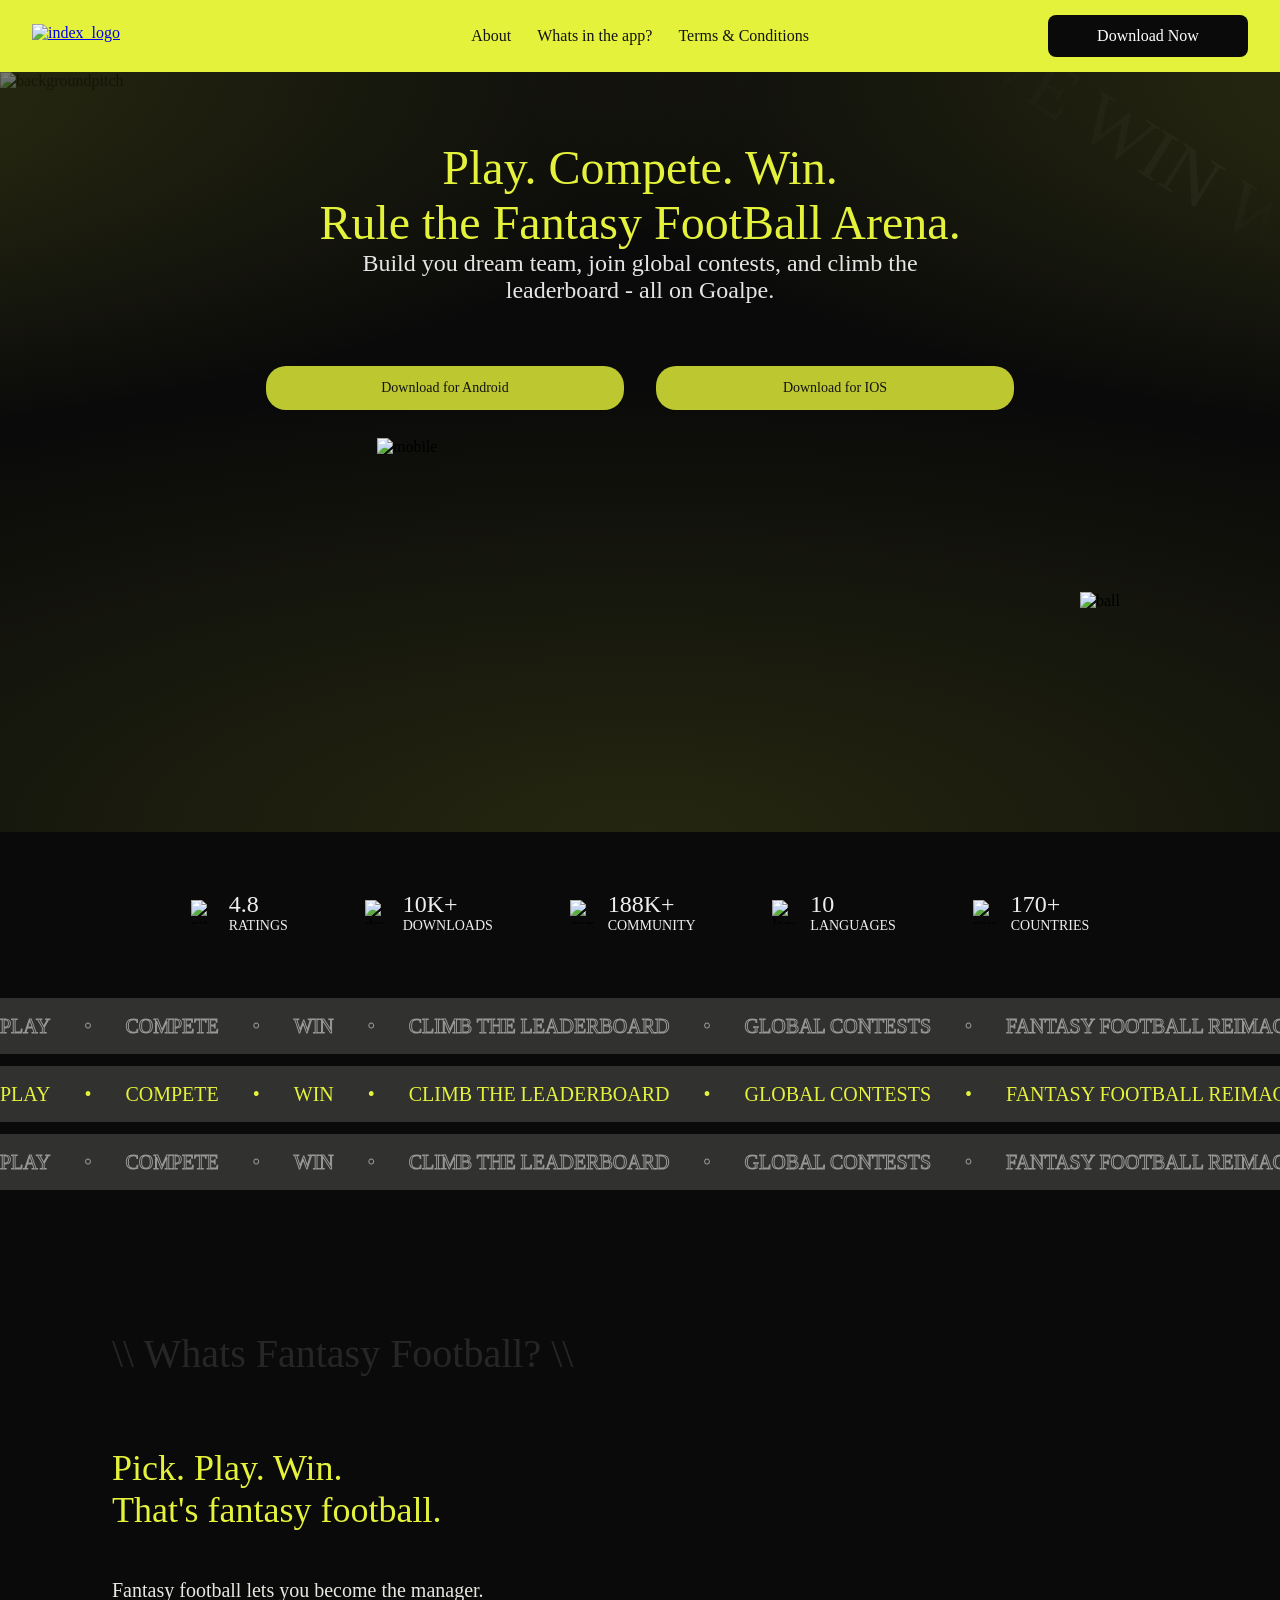
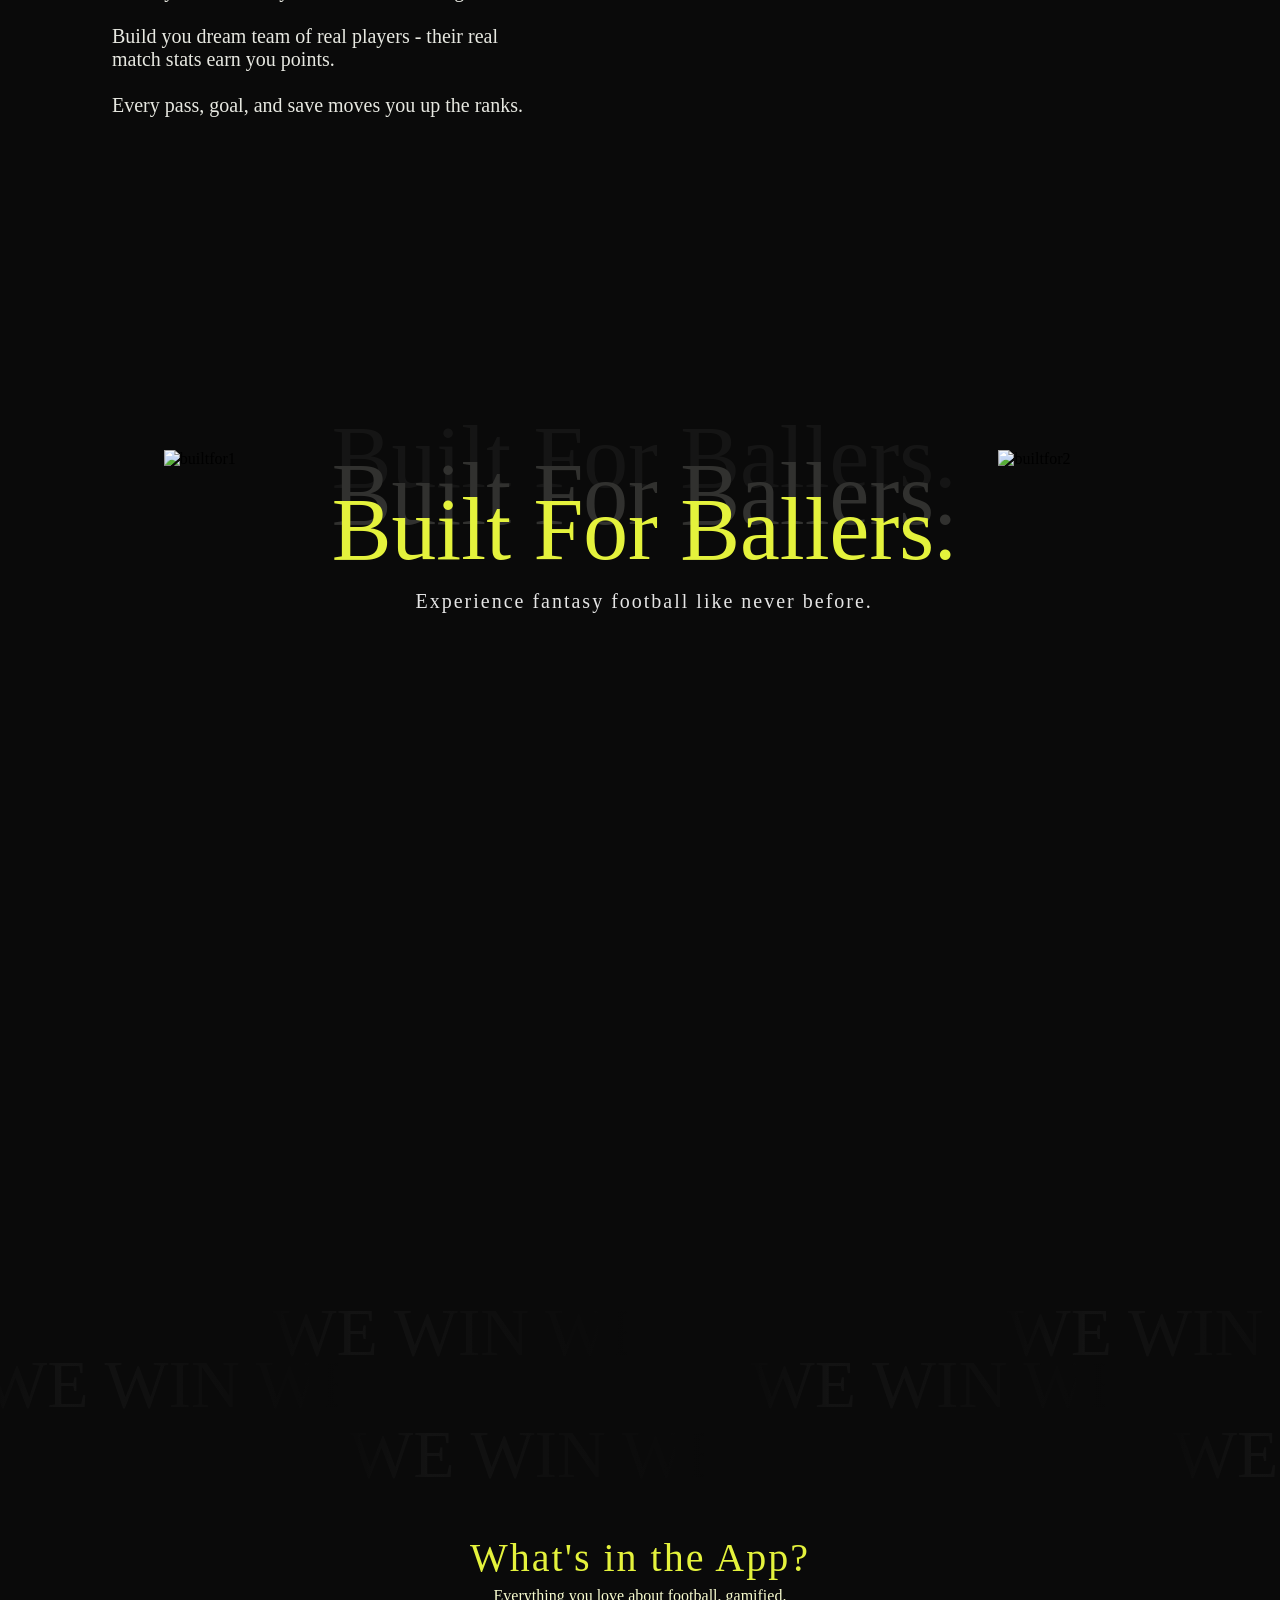
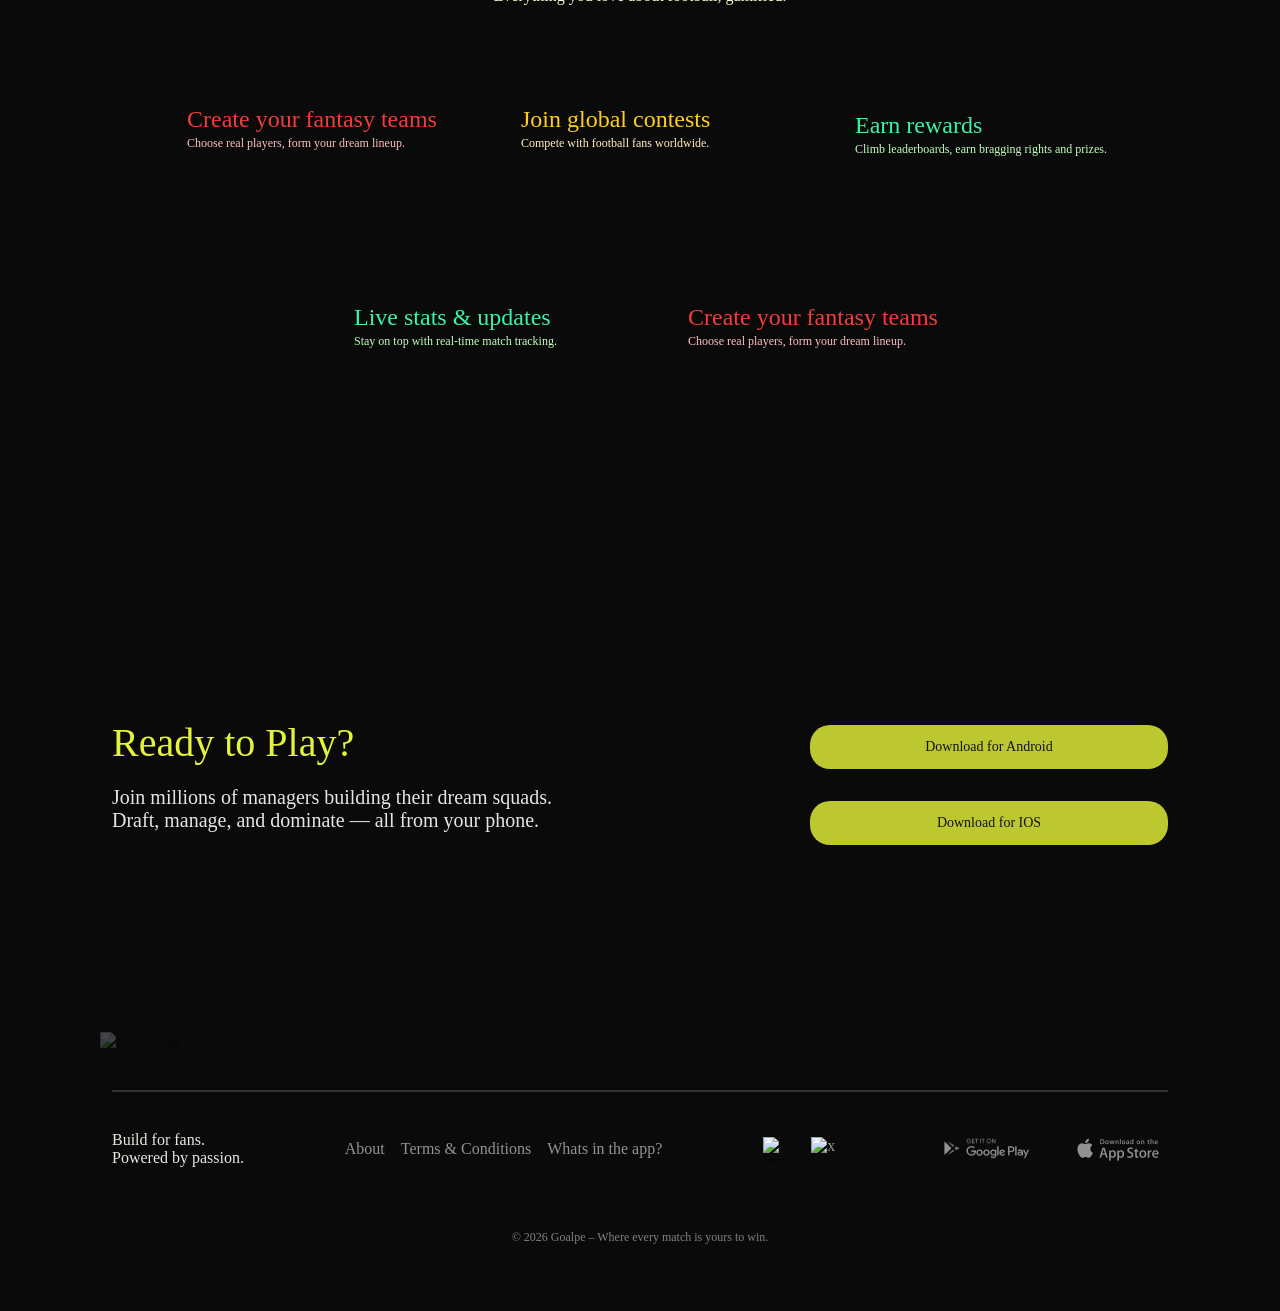
==== index.html @ c71fa38b "added and updated issues" ====
<!DOCTYPE html>
<html lang="en">

<head>
    <meta charset="UTF-8">
    <meta name="viewport" content="width=device-width, initial-scale=1.0">
    <title>Home</title>
    <link rel="stylesheet" href="styles/index.css" />
    <link rel="stylesheet" href="styles/nav_bar.css" />
    <link rel="stylesheet" href="styles/footer.css" />
</head>

<body>
    <!-- Navigation Bar -->
    <nav>
        <a href="index.html"><img alt="index_logo" /></a>
        <ul>
            <li>About</li>
            <li>Whats in the app?</li>
            <li><a href="legal.html">Terms & Conditions</a></li>
            <!-- <li>Blog</li> -->
        </ul>
        <button type="button">Download Now</button>
        <div onclick="handleOpenSideBar()" class="nav-menu">
            <div class="nav-menu-item1"></div>
            <div class="nav-menu-item2"></div>
            <div class="nav-menu-item3"></div>
        </div>
        <div id="navigation-side-bar" class="nav-side-bar">
            <ul>
                <li>About</li>
                <li>Whats in the app?</li>
                <li><a href="legal.html">Terms & Conditions</a></li>
                <!-- <li>Blog</li> -->
            </ul>
        </div>
        <script src="/js/nav_bar.js"></script>
    </nav>
    <div class="first-block">

        <div id="first-block-content" class="first-block-layer2">
            <p class="first-block-label">
                Play. Compete. Win.<br />Rule the Fantasy FootBall Arena.
            </p>

            <p class="first-block-base">Build you dream team, join global contests, and climb the<br>leaderboard - all
                on Goalpe.</p>
        </div>
        <div class="first-block-layer3"></div>
        <img alt="backgroundpitch" class="first-block-layer5" src="/assets/images/home_background_layer5.png" />
        <div id="first-block-download-btns" class="first-block-btns">
            <button type="button">Download for Android</button>
            <button type="button">Download for IOS</button>
        </div>
        <img alt="pitch" class="first-block-layer6" src="/assets/images/football_field.png" />
        <label class="first-block-layer7">WE WIN WE WIN WE WIN</label>
        <img class="first-block-layer8" alt="ball" src="/assets/images/home_background_layer_soccer.png" />
        <img class="first-block-layer9" alt="mobile" src="/assets/images/home_mobile.png" />

        <div class="app-contents">
            <div class="app-contents-coloum1">
                <div class="app-contents-items">
                    <img src="/assets/images/rating_icon.png" alt="rat">
                    <div>
                        <label for="rating">4.8</label>
                        <span>RATINGS</span>
                    </div>
                </div>
                <div class="app-contents-items">
                    <img src="/assets/images/community_icon.png" alt="comm">
                    <div>
                        <label for="community">10K+</label>
                        <span>COMMUNITY</span>
                    </div>
                </div>
            </div>
            <div class="app-contents-coloum2">
                <div class="app-contents-items">
                    <img src="/assets/images/download_icon.png" alt="down">
                    <div>
                        <label for="downloads">500K+</label>
                        <span>DOWNLOADS</span>
                    </div>
                </div>
                <div class="app-contents-items">
                    <img src="/assets/images/language_icon.png" alt="lang">
                    <div>
                        <label for="languages">10</label>
                        <span>LANGUAGES</span>
                    </div>
                </div>
            </div>
        </div>
    </div>

    <div class="app-contents1">
        <div class="app-contents-items">
            <img src="/assets/images/rating_icon.png" alt="rat">
            <div>
                <label for="rating">4.8</label>
                <span>RATINGS</span>
            </div>
        </div>
        <div class="app-contents-items">
            <img src="/assets/images/download_icon.png" alt="down">
            <div>
                <label for="downloads">10K+</label>
                <span>DOWNLOADS</span>
            </div>
        </div>
        <div class="app-contents-items">
            <img src="/assets/images/community_icon.png" alt="comm">
            <div>
                <label for="community">188K+</label>
                <span>COMMUNITY</span>
            </div>
        </div>
        
        <div class="app-contents-items">
            <img src="/assets/images/language_icon.png" alt="lang">
            <div>
                <label for="languages">10</label>
                <span>LANGUAGES</span>
            </div>
        </div>
        <div class="app-contents-items">
            <img src="/assets/images/countries_icon.png" alt="countries">
            <div>
                <label for="countries">170+</label>
                <span>COUNTRIES</span>
            </div>
        </div>
    </div>
    </div>
    <div class="scroll-block1-background">
        <div class="scroll-block1">
            <div class="scroll-content1">
                <div class="scroll-items">
                    <span>PLAY</span>
                </div>
                <div class="scroll-items">
                    <span>•</span>
                </div>
                <div class="scroll-items">
                    <span>COMPETE</span>
                </div>
                <div class="scroll-items">
                    <span>•</span>
                </div>
                <div class="scroll-items">
                    <span>WIN</span>
                </div>
                <div class="scroll-items">
                    <span>•</span>
                </div>
                <div class="scroll-items">
                    <span>CLIMB THE LEADERBOARD</span>
                </div>
                <div class="scroll-items">
                    <span>•</span>
                </div>
                <div class="scroll-items">
                    <span>GLOBAL CONTESTS</span>
                </div>
                <div class="scroll-items">
                    <span>•</span>
                </div>
                <div class="scroll-items">
                    <span>FANTASY FOOTBALL REIMAGINED</span>
                </div>
                <div class="scroll-items">
                    <span>•</span>
                </div>
                <div class="scroll-items">
                    <span>LIVE STATS</span>
                </div>
                <div class="scroll-items">
                    <span>•</span>
                </div>
                <div class="scroll-items">
                    <span>DRAFT YOUR DREAM TEAM</span>
                </div>
                <div class="scroll-items">
                    <span>•</span>
                </div>
                <div class="scroll-items">
                    <span>PLAY</span>
                </div>
                <div class="scroll-items">
                    <span>•</span>
                </div>
                <div class="scroll-items">
                    <span>COMPETE</span>
                </div>
                <div class="scroll-items">
                    <span>•</span>
                </div>
                <div class="scroll-items">
                    <span>WIN</span>
                </div>
                <div class="scroll-items">
                    <span>•</span>
                </div>
                <div class="scroll-items">
                    <span>CLIMB THE LEADERBOARD</span>
                </div>
                <div class="scroll-items">
                    <span>•</span>
                </div>
                <div class="scroll-items">
                    <span>GLOBAL CONTESTS</span>
                </div>
                <div class="scroll-items">
                    <span>•</span>
                </div>
                <div class="scroll-items">
                    <span>FANTASY FOOTBALL REIMAGINED</span>
                </div>
                <div class="scroll-items">
                    <span>•</span>
                </div>
                <div class="scroll-items">
                    <span>LIVE STATS</span>
                </div>
                <div class="scroll-items">
                    <span>•</span>
                </div>
                <div class="scroll-items">
                    <span>DRAFT YOUR DREAM TEAM</span>
                </div>
                <div class="scroll-items">
                    <span>•</span>
                </div>

            </div>
        </div>
    </div>
    <div class="scroll-block2">
        <div class="scroll-content2">
            <div class="scroll-items">
                <span>PLAY</span>
            </div>
            <div class="scroll-items">
                <span>•</span>
            </div>
            <div class="scroll-items">
                <span>COMPETE</span>
            </div>
            <div class="scroll-items">
                <span>•</span>
            </div>
            <div class="scroll-items">
                <span>WIN</span>
            </div>
            <div class="scroll-items">
                <span>•</span>
            </div>
            <div class="scroll-items">
                <span>CLIMB THE LEADERBOARD</span>
            </div>
            <div class="scroll-items">
                <span>•</span>
            </div>
            <div class="scroll-items">
                <span>GLOBAL CONTESTS</span>
            </div>
            <div class="scroll-items">
                <span>•</span>
            </div>
            <div class="scroll-items">
                <span>FANTASY FOOTBALL REIMAGINED</span>
            </div>
            <div class="scroll-items">
                <span>•</span>
            </div>
            <div class="scroll-items">
                <span>LIVE STATS</span>
            </div>
            <div class="scroll-items">
                <span>•</span>
            </div>
            <div class="scroll-items">
                <span>DRAFT YOUR DREAM TEAM</span>
            </div>
            <div class="scroll-items">
                <span>•</span>
            </div>
            <div class="scroll-items">
                <span>PLAY</span>
            </div>
            <div class="scroll-items">
                <span>•</span>
            </div>
            <div class="scroll-items">
                <span>COMPETE</span>
            </div>
            <div class="scroll-items">
                <span>•</span>
            </div>
            <div class="scroll-items">
                <span>WIN</span>
            </div>
            <div class="scroll-items">
                <span>•</span>
            </div>
            <div class="scroll-items">
                <span>CLIMB THE LEADERBOARD</span>
            </div>
            <div class="scroll-items">
                <span>•</span>
            </div>
            <div class="scroll-items">
                <span>GLOBAL CONTESTS</span>
            </div>
            <div class="scroll-items">
                <span>•</span>
            </div>
            <div class="scroll-items">
                <span>FANTASY FOOTBALL REIMAGINED</span>
            </div>
            <div class="scroll-items">
                <span>•</span>
            </div>
            <div class="scroll-items">
                <span>LIVE STATS</span>
            </div>
            <div class="scroll-items">
                <span>•</span>
            </div>
            <div class="scroll-items">
                <span>DRAFT YOUR DREAM TEAM</span>
            </div>
            <div class="scroll-items">
                <span>•</span>
            </div>
        </div>
    </div>
    <div class="scroll-block3">
        <div class="scroll-content1">
            <div class="scroll-items">
                <span>PLAY</span>
            </div>
            <div class="scroll-items">
                <span>•</span>
            </div>
            <div class="scroll-items">
                <span>COMPETE</span>
            </div>
            <div class="scroll-items">
                <span>•</span>
            </div>
            <div class="scroll-items">
                <span>WIN</span>
            </div>
            <div class="scroll-items">
                <span>•</span>
            </div>
            <div class="scroll-items">
                <span>CLIMB THE LEADERBOARD</span>
            </div>
            <div class="scroll-items">
                <span>•</span>
            </div>
            <div class="scroll-items">
                <span>GLOBAL CONTESTS</span>
            </div>
            <div class="scroll-items">
                <span>•</span>
            </div>
            <div class="scroll-items">
                <span>FANTASY FOOTBALL REIMAGINED</span>
            </div>
            <div class="scroll-items">
                <span>•</span>
            </div>
            <div class="scroll-items">
                <span>LIVE STATS</span>
            </div>
            <div class="scroll-items">
                <span>•</span>
            </div>
            <div class="scroll-items">
                <span>DRAFT YOUR DREAM TEAM</span>
            </div>
            <div class="scroll-items">
                <span>•</span>
            </div>
            <div class="scroll-items">
                <span>PLAY</span>
            </div>
            <div class="scroll-items">
                <span>•</span>
            </div>
            <div class="scroll-items">
                <span>COMPETE</span>
            </div>
            <div class="scroll-items">
                <span>•</span>
            </div>
            <div class="scroll-items">
                <span>WIN</span>
            </div>
            <div class="scroll-items">
                <span>•</span>
            </div>
            <div class="scroll-items">
                <span>CLIMB THE LEADERBOARD</span>
            </div>
            <div class="scroll-items">
                <span>•</span>
            </div>
            <div class="scroll-items">
                <span>GLOBAL CONTESTS</span>
            </div>
            <div class="scroll-items">
                <span>•</span>
            </div>
            <div class="scroll-items">
                <span>FANTASY FOOTBALL REIMAGINED</span>
            </div>
            <div class="scroll-items">
                <span>•</span>
            </div>
            <div class="scroll-items">
                <span>LIVE STATS</span>
            </div>
            <div class="scroll-items">
                <span>•</span>
            </div>
            <div class="scroll-items">
                <span>DRAFT YOUR DREAM TEAM</span>
            </div>
            <div class="scroll-items">
                <span>•</span>
            </div>
        </div>
    </div>

    <div class="second-block">
        <div class="second-block-div1">
            <div>
                <div>
                    <label for="head-sec">\\ Whats Fantasy Football? \\</label>
                    <span>Pick. Play. Win.<br />That's fantasy football.</span>
                </div>
                <img src="/assets/images/builtforicon1.png" alt="sbic1" />
            </div>
            <p id="second-block-p">
                Fantasy football lets you become the manager.<br /><br />
                Build you dream team of real players - their real<br />
                match stats earn you points.<br /><br />
                Every pass, goal, and save moves you up the ranks.
            </p>
        </div>
        <div class="second-block-div2">
            <label for="head-sec">\\ Whats Fantasy Football? \\</label>
            <span>Pick. Play. Win.<br />That's fantasy football.</span>
            <p>
                Fantasy football lets you become the manager.<br /><br />
                Build you dream team of real players - their real<br />
                match stats earn you points.<br /><br />
                Every pass, goal, and save moves you up the ranks.
            </p>
        </div>
        <img class="disable-sb-img" src="/assets/images/footballpitch1.png" alt="">
    </div>
    <div class="third-block">
        <div class="third-block-header">
            <img class="third-block-header-img1" src="/assets/images/builtforicon1.png" alt="builtfor1">
            <div>
                <div class="third-block-built-for-ballers">
                    <label for="third-label-1">Built For Ballers.</label>
                    <label for="third-label-2">Built For Ballers.</label>
                    <label for="third-label-3">Built For Ballers.</label>
                </div>
                <label for="header">Experience fantasy football like never before.</label>
            </div>
            <img class="third-block-header-img2" src="/assets/images/builtforicon2.png" alt="builtfor2">
        </div>

        <div class="third-block-body"></div>
        <div class="third-block-body1">
            <div>
                <img src="/assets/images/builtforballersmb1.png" alt="imgmb1">
                <label for="mb1">Boost your formation</label>
                <span>Power up your gameplay with boosts that multiply your team’s performance.</span>
            </div>
            <div>
                <img src="/assets/images/builtforballersmb2.png" alt="imgmb2">
                <label for="mb1">Match Updates</label>
                <span>Stay updated with live fixtures, match times, and venues all in one glance.</span>
            </div>
            <div>
                <img src="/assets/images/builtforbuildersmb3.png" alt="imgmb1">
                <label for="mb1">Build your Formation</label>
                <span>Build your dream lineup drag, drop, and manage players like a real coach.</span>
            </div>

        </div>
    </div>
    <div class="wewinblock">
        <div class="wewin1">
            <label class="wewin1label1" for="wewin1">WE WIN WE WIN WE WIN</label>
            <label class="wewin1label2" for="wewin1">WE WIN WE WIN WE WIN</label>
        </div>
        <div class="wewin2">
            <label class="wewin2label1" for="wewin1">WE WIN WE WIN WE WIN</label>
            <label class="wewin2label2" for="wewin1">WE WIN WE WIN WE WIN</label>
        </div>
        <div class="wewin3">
            <label class="wewin3label1" for="wewin1">WE WIN WE WIN WE WIN</label>
            <label class="wewin3label2" for="wewin1">WE WIN WE WIN WE WIN</label>
        </div>
    </div>

    <div class="fourth-block">

        <div class="fourth-block-header">
            <label for="head-fourth">What's in the App?</label>
            <span>Everything you love about football, gamified.</span>
        </div>

        <div class="fourth-block-body"">
            <div>
                <label for=" head-card">Create your fantasy teams</label>
            <span>Choose real players, form your dream lineup.</span>
        </div>
        <div>
            <label for="head-card">Join global contests</label>
            <span>Compete with football fans worldwide.</span>
        </div>
        <div>
            <label for="head-card">Earn rewards</label>
            <span>Climb leaderboards, earn bragging rights and prizes.</span>
        </div>
        <div>
            <label for="head-card"> Live stats & updates</label>
            <span>Stay on top with real-time match tracking.</span>
        </div>
        <div>
            <label for="head-card"> Create your fantasy teams</label>
            <span>Choose real players, form your dream lineup.</span>
        </div>
    </div>

    </div>

    <footer>
        <div class="footer-header">
            <div class="footer-header-content">
                <label for="footerhead">Ready to Play?</label>
                <p>
                    Join millions of managers building their dream squads.<br />Draft, manage, and dominate — all from
                    your
                    phone.
                </p>
            </div>
            <div class="footer-btns">
                <button type="button">Download for Android</button>
                <button type="button">Download for IOS</button>
            </div>
        </div>
        <img src="/assets/images/goal_pe_logo2.png" alt="footerimg">

        <div class="footer-bottom1">
            <ul>
                <li>About</li>
                <li><a href="/legal.html">Terms & Conditions</a></li>
                <li>Whats in the app?</li>
            </ul>
            <div class="stores">
                <img src="/assets/images/google_play.png" alt="google-play">
                <img src="/assets/images/apple_store.png" alt="apple_store">
            </div>
            <div class="app-icons1">
                <label for="forfooter">
                    Build for fans.<br />Powered by passion.
                </label>
                <div>
                    <img src="/assets/images/insta_icon.png" alt="insta" />
                    <a href="https://x.com/GoalPe_x" target="_blank"><img src="/assets/images/x_icon.png" alt="x" /></a>
                </div>
            </div>

        </div>


        <div class="footer-bottom">
            <label for="forfooter">
                Build for fans.<br />Powered by passion.
            </label>
            <ul>
                <li>About</li>
                <li><a href="/legal.html">Terms & Conditions</a></li>
                <li>Whats in the app?</li>
            </ul>

            <div class="app-icons">
                <img src="/assets/images/insta_icon.png" alt="insta" />
                <a href="https://x.com/GoalPe_x" target="_blank"><img src="/assets/images/x_icon.png" alt="x" /></a>
            </div>

            <div class="stores">
                <img src="/assets/images/google_play.png" alt="google-play">
                <img src="/assets/images/apple_store.png" alt="apple_store">
            </div>
        </div>

        <label class="footer-label" for="footer-bottom-label">© <span id="footer-year"></span> Goalpe – Where every match is yours to win.</label>
        <script>document.getElementById('footer-year').textContent = new Date().getFullYear();</script>

    </footer>



    <script src="/js/index.js"></script>
</body>

</html>
---- styles/index.css ----
@font-face {
    font-family: "arupala_bold_ita";
    src: url("/assets/fonts/arupala_grotesk_trail/arupala_grotesk_trial_bold_italic.ttf");
}

@font-face {
    font-family: "arupala_bold";
    src: url("/assets/fonts/arupala_grotesk_trail/ArupalaGroteskTrial-Bold.ttf");
}

@font-face {
    font-family: "arupala_medium_ita";
    src: url("/assets/fonts/arupala_grotesk_trail/ArupalaGroteskTrial-MedIta.ttf");
}

@font-face {
    font-family: "arupala_light";
    src: url("/assets/fonts/arupala_grotesk_trail/ArupalaGroteskTrial-Light.ttf");
}

@font-face {
    font-family: "arupala_super_bold_ita";
    src: url("/assets/fonts/arupala_grotesk_trail/ArupalaGroteskTrial-SuperBdIt.ttf");
}

@font-face {
    font-family: "arupala_ultra";
    src: url("/assets/fonts/arupala_grotesk_trail/ArupalaGroteskTrial-Ultra.ttf");
}

@font-face {
    font-family: "tthoves_reg";
    src: url("/assets/fonts/tt_hoves/tt_hoves_pro_trial_regular.ttf");
}

@font-face {
    font-family: "roboto_reg";
    src: url("/assets/fonts/roboto/Roboto_Regular.ttf");
}

body {
    width: 100%;
    padding: 0;
    margin: 0;
    background-color: #0A0A0A;
    display: flex;
    flex-direction: column;
}


.first-block {
    width: 100%;
    height: 760px;
    z-index: 0;
    display: grid;
    grid-template-areas: "stack";
    background-image: url("/assets/images/home_background_layer1.png");
    background-position: center;
    background-repeat: no-repeat;
    background-size: cover;
    overflow: hidden;
}

.first-block>* {
    grid-area: stack;
}


.first-block-layer2 {
    width: 100%;
    align-self: start;
    justify-self: center;
    margin-top: 68px;
    z-index: 1;
}

.first-block-label {
    font-family: "arupala_bold_ita";
    font-size: 48px;
    color: #E4F23C;
    text-align: center;
    margin: 0;
    margin-bottom: 0;
    display: block;
}

.first-block-base {
    font-family: "arupala_medium_ita";
    font-size: 24px;
    color: #E5E5E5;
    text-align: center;
    margin: 0;
    display: block;
}

.first-block-layer3 {
    font-size: 44px;
    color: white;
    align-self: flex-start;
    justify-self: center;
    height: 760px;
    width: 100%;
    background:
        radial-gradient(ellipse 100dvw 50dvh at 50% 100%,
            rgba(228, 242, 60, 0.12) 0%,
            rgba(0, 0, 0, 0) 100%),
        linear-gradient(to bottom,
            rgba(10, 10, 10, 0) 51%,
            rgba(10, 10, 10, 1) 79%),
        radial-gradient(ellipse 100% 50% at -40% 0%,
            rgba(228, 242, 60, 0.20) 0%,
            #00000000 100%),
        radial-gradient(ellipse 100% 50% at 140% 0%,
            rgba(228, 242, 60, 0.20) 0%,
            #00000000 100%);
}

.first-block-layer5 {
    display: block;
    width: clamp(390px, 100dvw, 100dvw);
    height:  760px;
    align-self: center;
    justify-self: center;
    opacity: 0.4;
}

.first-block-btns {
    display: flex;
    flex-wrap: wrap;
    width: 100%;
    justify-content: center;
    justify-items: center;
    row-gap: 16px;
    column-gap: 32px;
    height: min-content;
    margin-top: 294px;
    z-index: 9;
}

.first-block-btns>button {
    display: flex;
    align-items: center;
    justify-content: center;
    height: 44px;
    width: 358px;
    border-radius: 20px;
    outline: none;
    border: none;
    background-color: #BDC830;
    color: #131312;
    font-family: "arupala_bold";
    font-size: 14px;
    cursor: pointer;
}

.first-block-layer6 {
    display: block;
    margin-top: 60px;
    width: clamp(200px, 40dvw, 420px);
    transform: translateX(calc(-1 * clamp(240px, 30dvw, 420px) / 2));
}

.first-block-layer7 {
    background: linear-gradient(to left,
            #FFFFFF00 0%,
            #FFFFFF00 25%,
            rgba(255, 255, 255, 0.04) 35%,
            #FFFFFF00 70%,
            #FFFFFF00 100%);
    -webkit-background-clip: text;
    background-clip: text;
    -webkit-text-fill-color: transparent;
    color: transparent;
    font-family: "arupala_super_bold_ita";
    font-size: clamp(42px, 10vw, 75px);
    align-self: flex-start;
    justify-self: flex-end;
    overflow: hidden;
    white-space: nowrap;
    transform: translateX(258px) rotate(32deg);
}

.first-block-layer8 {
    display: block;
    width: clamp(100px, 20dvw, 200px);
    align-self: flex-start;
    justify-self: flex-end;
    margin-top: 520px;
}

.first-block-layer9 {
    display: block;
    width: 100%;
    max-width: 526px;
    align-self: flex-start;
    justify-self: center;
    margin-top: 366px;
    z-index: 10;
}

.app-contents {
    display: none;
    height: 84px;
    align-items: center;
    justify-content: center;
    column-gap: 56px;
    row-gap: 16px;
    margin-top: 586px;
}

.app-contents-coloum1 {
    display: flex;
    flex-direction: column;
    width: 112px;
    row-gap: 16px;
}

.app-contents-coloum2 {
    display: flex;
    flex-direction: column;
    width: 104px;
    row-gap: 16px;
}



.app-contents1 {
    display: flex;
    height: 84px;
    align-items: center;
    justify-content: center;
    margin-top: 38px;
    column-gap: 6dvw;
}

.app-contents-items {
    display: flex;
    align-items: center;
    justify-content: center;
    gap: 14px;
}

.app-contents-items>img {
    width: 24px;
    height: 24px;
}

.app-contents-items>div {
    display: flex;
    flex-direction: column;
    align-items: flex-start;
    justify-content: center;
}

.app-contents-items>div>label {
    font-family: "arupala_bold";
    font-size: 24px;
    color: #EEEEEE;
}

.app-contents-items>div>span {
    font-family: "arupala_light";
    font-size: 14px;
    color: #EEEEEE;
}

.scroll-block1-background {
    height: min-content;
    width: 100%;
    margin-top: 44px;
}


.scroll-block2 {
    margin-top: 12px;
}

.scroll-block3 {
    margin-top: 12px;
}

.scroll-block1,
.scroll-block2,
.scroll-block3 {
    height: 56px;
    text-transform: uppercase;
    width: 100%;
    overflow: hidden;
    white-space: nowrap;
    display: flex;
    align-items: center;
    background-color: #31312F;
}

.scroll-content1 {
    display: flex;
    width: fit-content;
    gap: 34px;
    animation: scroll-left 30s linear infinite;

    & .scroll-items {
        display: flex;
        align-items: center;
        gap: 8px;
        font-family: "arupala_bold_ita";
        font-size: 20px;
        color: transparent;
        -webkit-text-stroke: 1px rgba(255, 255, 255, 0.5);
    }
}

.scroll-content2 {
    display: flex;
    width: fit-content;
    gap: 34px;
    animation: scroll-right 30s linear infinite;

    & .scroll-items {


        color: #E4F23C;
    }
}

.scroll-items {
    font-family: "arupala_bold_ita";
    font-size: 20px;
    display: flex;
    align-items: center;
}


@keyframes scroll-left {
    0% {
        transform: translateX(0);
    }

    100% {
        transform: translateX(-50%);
    }
}

@keyframes scroll-right {
    100% {
        transform: translateX(0);
    }

    0% {
        transform: translateX(-50%);
    }
}


.second-block {
    display: flex;
    align-items: flex-start;
    justify-content: space-between;
    margin-top: 140px;
    background-image: url("/assets/images/field.png");
    background-position: center;
    background-repeat: no-repeat;
    background-size: cover;
    width: 100%;
    aspect-ratio: 16/9;
    overflow-x: clip;
}

.disable-sb-img {
    width: 32%;
}

.second-block-div1 {
    display: none;
    flex-direction: column;
    align-self: flex-start;
    margin: 0 12px;
    height: 367px;
    background: linear-gradient(to top,
            #00000000 0%,
            #0A0A0A 41%);

    & div {
        display: flex;
        align-items: flex-start;
        justify-content: space-between;

        & img {
            width: 50px;
            height: 48.53px;
            margin: 0;
        }

        & div {
            display: flex;
            flex-direction: column;
            align-items: flex-start;
            justify-content: flex-start;

            & label {
                font-family: "arupala_ultra";
                font-size: 16px;
                color: #262626;
            }

            & span {
                font-family: "arupala_bold_ita";
                font-size: 20px;
                color: #E4F23C;
                margin-top: 8px;
                letter-spacing: 2px;
            }
        }
    }

    & p {
        margin-top: 16px;
        font-family: "arupala_medium_ita";
        font-size: 12px;
        color: #E7E8E1
    }
}


.second-block-div2 {
    display: flex;
    flex-direction: column;
    align-self: flex-start;
    margin-left: 112px;

    & label {
        font-family: "arupala_ultra";
        font-size: clamp(40px, 2.8vw, 100px);
        color: #262626;
    }

    & span {
        font-family: "arupala_bold_ita";
        font-size: clamp(36px, 2.6vw, 96px);
        color: #E4F23C;
        margin-top: 70px;
    }

    & p {
        margin-top: 48px;
        font-family: "arupala_medium_ita";
        font-size: clamp(20px, 1.4vw, 50px);
        color: #E7E8E1
    }
}

.third-block {
    display: flex;
    flex-direction: column;
    align-items: center;
    justify-content: flex-start;

    & .third-block-header {
        display: flex;
        align-items: flex-start;
        justify-content: center;
        width: 100%;
        gap: 42px;
        box-sizing: border-box;
        padding: 0 32px;
        position: relative;

        &>div {
            display: flex;
            flex-direction: column;
            align-items: center;
            justify-content: flex-start;

            &>label {
                display: block;
                font-family: "arupala_bold_ita";
                font-size: clamp(14px, 2dvw, 20px);
                /* font-size: 14px; */
                color: #E5E5E5;
                margin-top: -78px;
                text-align: center;
                letter-spacing: 2px;
            }
        }

        & .third-block-header-img1 {
            width: 126px;
            height: 122px;
            margin: 0;
            /* margin-left: 92px; */
        }

        & .third-block-header-img2 {
            width: 117.7px;
            height: 120.31px;
            margin: 0;
            /* margin-right: 120px; */
        }
    }

    & .third-block-body {
        width: 98%;
        height: clamp(200px,52dvw, 630px);
        display: flex;
        background:
            url("/assets/images/builtforballersmain.png") center top / clamp(200px, 100%, 1209px) no-repeat,
            url("/assets/images/builtforballersimg.png") center / cover no-repeat;
        box-sizing: border-box;
        margin-top: 51px;
    }

    & .third-block-body1 {
        display: none;
        flex-direction: column;
        align-items: center;
        justify-content: flex-start;
        gap: 32px;
        color: #E7E8E1;
        margin-top: 30px;

        &>div {
            display: flex;
            flex-direction: column;
            margin: 0 16px;

            & img {
                width: 100%;
                align-self: center;
            }

            & label {
                display: block;
                font-family: "arupala_bold_ita";
                font-size: 16px;
                margin-top: 16px;
            }

            & span {
                font-family: "tthoves_reg";
                font-size: 12px;
                margin-top: 8px;
            }
        }
    }
}

.third-block-built-for-ballers {
    height: 218px;
    display: flex;
    flex-direction: column;
    align-items: center;
    justify-content: center;

    & label {
        font-family: "arupala_bold";
        font-size: clamp(32px, 7dvw, 95px);
        color: #E4F23C;
    }

    & label:nth-child(1) {
        color: #31312F;
        opacity: 0.3;
    }

    & label:nth-child(2) {
        transform: translateY(-64%);
        color: #31312F;
    }

    & label:nth-child(3) {
        transform: translateY(-130%);
    }

}

.third-block-invisible-1 {
    display: none;
}

.wewinblock {
    display: flex;
    flex-direction: column;
    align-items: center;
    justify-content: flex-start;
    font-family: "arupala_super_bold_ita";
    font-size: min(5.3dvw,75px);
    height: clamp(80px,20dvw,240px);
    overflow: hidden;

}

.wewin1,
.wewin2,
.wewin3 {
    display: flex;
    width: 100%;
    position: relative;
}

.wewin1label1{
    display: block;
}

.wewin1label2{
    position: absolute;
    right: -20%;
    z-index: 0;
}

.wewin2{
    margin-top: -2%;
}

.wewin2label1{
    position: absolute;
    z-index: 0;
    left: -22.6%;
}

.wewin2label2{
    position: absolute;
    right: 0;
}

.wewin3{
    margin-top: 5.4%;
}

.wewin3label1{
    position: absolute;
    left: 6%;
}

.wewin3label2{
    position: absolute;
    z-index: 0;
    right: -33%;
}


.wewin1label1,
.wewin1label2,
.wewin2label1,
.wewin2label2,
.wewin3label1,
.wewin3label2 {
    background: linear-gradient(to right,
            #FFFFFF00 32%,
            rgba(255, 255, 255, 0.04) 44%,
            #FFFFFF00 80%
            
            );
    -webkit-background-clip: text;
    background-clip: text;
    -webkit-text-fill-color: transparent;
    color: transparent;
}


.fourth-block {
    display: flex;
    flex-direction: column;
    align-items: center;
    justify-content: flex-start;
    height: min(58dvw, 684px);
    background: url("/assets/images/pitch.png") center top / clamp(400px, 100dvw, 1188px) no-repeat;
    box-sizing: border-box;

    & .fourth-block-header {
        display: flex;
        flex-direction: column;
        align-items: center;
        justify-content: flex-start;
        font-family: "arupala_bold_ita";

        & label {
            font-size: 40px;
            color: #E4F23C;
            background-color: #0A0A0A;
            letter-spacing: 2px;
            padding: 0 22px;
        }

        & span {
            font-size: 16px;
            color: #F8FCCF;
            margin-top: 6px;
        }

    }

    & .fourth-block-body {
        display: flex;
        flex-wrap: wrap;
        align-self: center;
        justify-content: center;
        column-gap: 64px;
        row-gap: 48px;
        margin-top: clamp(0px, 6dvw, 90px);
        width: clamp(320px, 100%, 940px);
        

        & div {
            width: 270px;
            height: 150px;
            background-position: center top;
            background-size: cover;
            background-repeat: no-repeat;
            border-radius: 10px;

            & label{
                display: block;
                font-family: "arupala_bold_ita";
                font-size: 24px;
                margin-top: 24px;
                margin-left: 16px;
            }

            & span{
                font-family: "roboto_reg";
                font-size: 12px;
                margin-top: 8px;
                margin-left: 16px;
            }
        }

        & div:nth-child(1), div:nth-child(5){
            background-image: url("/assets/images/fourth_block_card_1.png");
            & label{
                color: #F23C3C;
            }
            & span{
                color: #FFC0C0
            }
        }

        & div:nth-child(2){
            background-image: url("/assets/images/fourth_block_card_2.png");
            & label{
                color: #FFCE23;
            }
            & span{
                color: #FFF3C0;
            }
        }

        & div:nth-child(3){
            & label{
                margin-top: 30px;
            }
        }


        & div:nth-child(3), div:nth-child(4){
               background-image: url("/assets/images/fourth_block_card_3.png");
            & label{
                color: #3CF2A5;
            }
            & span{
                color: #C5FFC0;
            }
        }

    }
}


@media (max-width: 1150px) {
    .second-block {
        margin-top: 100px;
    }

    .second-block-div2 {
        & label {
            font-size: 30px;
        }

        & span {
            font-size: 30px;
        }

        & p {
            font-size: 16px;
        }
    }
}

@media (max-width: 1108px) {
    .third-block-header-img1 {
        display: none;
    }

    .third-block-header-img2 {
        position: absolute;
        right: 8%;
        margin-top: -10px !important;
        width: 16dvw !important;
        height: 12dvw !important;
        transform: rotate(-24deg);
    }

}

@media (max-width: 960px) {
    .fourth-block-body{
        column-gap: 30px !important;
        row-gap: 20px !important;
    }
}

@media (max-width: 940px) {
    .app-contents1 :nth-child(5) {
        display: none;
    }
}


@media (max-width: 920px) {
    .first-block-label {
        font-size: 32px;
    }

    .first-block-btns {
        margin-top: 254px;
    }

    .second-block {
        margin-top: 80px;
    }

    .second-block-div2 {
        margin-left: 20px;

        & label {
            font-size: 20px;
        }

        & span {
            font-size: 20px;
            margin-top: 40px;
        }

        & p {
            font-size: 16px;
            margin-top: 20px;
        }
    }

    .fourth-block-body{
        gap: 14px !important;
        & div{
            width: 220px !important;
            height: 123px !important;
            & label{
                font-size: 16px !important;
            }
        }
    }
}



@media (max-width: 740px) {
    .second-block {
        margin-top: 60px;
    }

    .second-block-div2 {
        margin-left: 12px;

        & label {
            font-size: 16px;
        }

        & span {
            font-size: 20px;
            margin-top: 8px;
        }

        & p {
            font-size: 12px;
            margin-top: 16px;
        }
    }
}

@media (max-width: 720px) {
    .app-contents1 {
        gap: 4dvw;
    }

    .app-contents-items>img {
        height: 20px;
        width: 20px;
    }

    .app-contents-items>div>label {
        font-size: 16px;
    }

    .app-contents-items>div>span {
        font-size: 10px;
    }

    .fourth-block-body{
        gap: 14px !important;
        & div{
            width: 200px !important;
            height: 111px !important;
            & label{
                font-size: 16px !important;
            }
        }
    }
     .third-block-header-img2 {
        margin-top: 0px !important;
    }
}

@media (max-width: 680px) {
    .first-block-btns {
        margin-top: 180px;
    }

    .fourth-block{
        background:
         url("/assets/images/pitch_2.png") center 100px / auto no-repeat !important;
            height: 790px;
        }

    .fourth-block-header{
        & span{
            display: block;
            box-sizing: border-box;
            padding: 0 16px;
            text-align: center;
        }
    }

    .fourth-block-body{
        flex-wrap: nowrap;
        flex-direction: column;
        align-items: center;
        margin-top: 90px !important;
        & div{
            width: 320px !important;
            height: 96px !important;
        }
    }
     .third-block-header-img2 {
        margin-top: 10px !important;
    }
}

@media (max-width: 514px) {
    .first-block {
        height: 770px;
    }

    /* Update spacer height for mobile */
    .first-block-spacer {
        height: 740px;
    }

    .first-block-layer8 {
        display: none !important;
    }

    .first-block-layer2 {
        z-index: 11 !important;
        display: flex;
        flex-direction: column;
        justify-content: flex-end;
        margin-top: 240px !important;
        height: 178px !important;
        text-align: bottom !important;
        background-color: blue !important;
        background: linear-gradient(to bottom,
                #00000000 0%,
                #0A0A0A 41%) !important;
    }

    .first-block-btns {
        margin-top: 450px !important;
    }

    .first-block-layer5 {
        transform: translateY(-180px);
    }

    .first-block-layer7 {
        margin-top: 0 !important;
    }

    .first-block-layer9 {
        margin-top: 76px;
        width: 330px;
        align-self: flex-start !important;
    }

    .app-contents {
        display: flex;
    }

    .app-contents-items {
        justify-content: flex-start;
        column-gap: 8px;
    }

    .app-contents1 {
        display: none;
    }

    .scroll-block1-background {
        display: flex;
        align-items: flex-end;
        height: 117px !important;
        background: linear-gradient(to bottom,
                #00000000 0%,
                #0A0A0A 41%) !important;
        transform: translateY(-140px);
    }

    .scroll-block2 {
        margin-top: -128px;
    }

    .scroll-block1,
    .scroll-block2,
    .scroll-block3 {
        height: 42px;
    }

    .second-block {
        margin-top: 30px;
        flex-direction: column;
        height: 520px;
        background-image: url("/assets/images/football_pitch2.png");
        background-position: center;
        background-size: contain;
    }

    .second-block-div1 {
        display: flex;
    }

    .second-block-div2 {
        display: none;
    }

    .disable-sb-img {
        display: none;
    }
    .third-block-header > div{
        & > label{
            margin-top: -90px !important;
        }
    }

    .third-block-body {
        display: none !important;
    }

    .third-block-body1 {
        display: flex !important;
    }

    .wewinblock{
        transform: translatey(-20px);
    }

    .fourth-block{
        margin-top: -50px;
    }

    .fourth-block-header{
        & label{
            font-size: 20px !important;
        }
        & span{
            font-size: 14px !important;
            font-family: "arupala_medium_ita" !important;
        }
    }

    .third-block-header-img2 {
        margin-top: 8% !important;
    }
}
---- styles/nav_bar.css ----
@font-face {
    font-family: "arupala_semi_bold";
    src: url("/assets/fonts/arupala_grotesk_trail/arupala_grotesk_trial-semibold.ttf");
}

@font-face {
    font-family: "arupala_bold_itl";
    src: url("/assets/fonts/arupala_grotesk_trail/arupala_grotesk_trial_bold_italic.ttf");
}

nav{
    display: flex;
    align-items: center;
    justify-content: space-between;
    height: clamp(48px, 12dvw ,72px);
    background-color: #E4F23C;
    box-sizing: border-box;
    padding:0 32px;
    position: sticky;
    top: 0;
    z-index: 10;
 
    & > a {
        display: flex;
        align-items: center;
        height: 24px;
        width: 160px;
    }

    & img {
        content: url("/assets/images/goal_pe_logo.png");
        height: 24px;
        width: 160px;
    }

    & ul {
        display: flex;
        flex: 1;
        gap: 3.2%;
        align-items: center;
        justify-content: center;
        font-family: "arupala_semi_bold";
        color: #131312;
        font-size: 16px;
        list-style: none;

        & a {
            color: inherit;
            text-decoration: none;
        }
    }

    & button {
        height: 42px;
        width: 200px;
        background-color: #0A0A0A;
        color: #FFFFFF;
        border-radius: 8px;
        font-family: "arupala_bold_itl";
        font-size: 16px;
        border: none;
    }

    & .nav-menu {
        display: none;
        flex-direction: column;
        height: 20px;
        width: 20px;
        align-items: center;
        justify-content: center;
        row-gap: 6px;
        cursor: pointer;
        position: relative;
        z-index: 10001;

        & .nav-menu-item1,
        & .nav-menu-item2,
        & .nav-menu-item3 {
            height: 1.5px;
            background-color: #0A0A0A;
            border-radius: 2px;
            transition: all 0.3s ease-in-out;
        }

        & .nav-menu-item1 {
            width: 14.5px;
        }

        & .nav-menu-item2 {
            width: 12.5px;
        }

        & .nav-menu-item3 {
            width: 16.5px;
        }
    }

    & .nav-menu.active {
        & .nav-menu-item1 {
            transform: rotate(45deg) translate(5px, 5px);
            width: 20px;
            background-color: #E4F23C;
        }

        & .nav-menu-item2 {
            opacity: 0;
            transform: translateX(-20px);
        }

        & .nav-menu-item3 {
            transform: rotate(-45deg) translate(5px, -5px);
            width: 20px;
            background-color: #E4F23C;
        }
    }

    & .nav-side-bar {
            display: none;
            position: fixed;
            top: 0;
            right: 0;
            bottom: 0;
            z-index: 10000;
            background-color: #191919 ;
            height: 100%;
            width: 100%;
            max-width: 390px;
            margin: 0;
            padding: 80px 32px 32px 32px;
            box-sizing: border-box;
            flex-direction: column;
            transform: translateX(100%);
            transition: transform 0.3s ease-in-out;

        & ul {
            display: flex;
            flex-direction: column;
            font-family: "arupala_semi_bold";
            color: #E4F23C;
            font-size: 18px;
            list-style: none;
            gap: 24px;
            padding: 0;
            margin: 0;

            & li {
                padding: 16px 0;
                border-bottom: 1px solid rgba(228, 242, 60, 0.2);
                cursor: pointer;
                transition: padding-left 0.3s ease;
            }

            & li:hover {
                padding-left: 8px;
            }

            & a {
                color: inherit;
                text-decoration: none;
            }
        }

    }

}

@media (max-width: 1000px) {
    nav{
        & ul {
            display: none;
        }

        & button {
            display: none;
        }

        & .nav-menu {
            display: flex;
        }


    }
}

@media (max-width: 560px) {
    nav {
        & .nav-side-bar {
            max-width: 100%;
        }
    }
}

@media (max-width: 480px) {
    nav {
        padding: 0 16px;

        & .nav-side-bar {
            padding: 70px 24px 24px 24px;

            & ul {
                font-size: 16px;
                gap: 20px;

                & li {
                    padding: 12px 0;
                }
            }
        }
    }
}
---- styles/footer.css ----
@font-face {
    font-family: "arupala_boldita";
    src: url("/assets/fonts/arupala_grotesk_trail/arupala_grotesk_trial_bold_italic.ttf");
}

@font-face {
    font-family: "arupala_semi_bold";
    src: url("/assets/fonts/arupala_grotesk_trail/arupala_grotesk_trial-semibold.ttf");
}

@font-face {
    font-family: "hoves_reg";
    src: url("/assets/fonts/tt_hoves/tt_hoves_pro_trial_regular.ttf");
}

footer {
    display: flex;
    flex-direction: column;
    width: 100%;
    box-sizing: border-box;
    
    & > img{
        display: block;
        width: clamp(362px, 84.3%, 1215px);
        opacity: 0.25;
        margin: 0 auto;
        margin-top: 80px;
    }
}

.footer-header {
    display: flex;
    height: 334px;
    width: 100%;
    align-items: center;
    justify-content: space-between;
    background-image: url("/assets/images/footer-background.png");
    background-repeat: no-repeat;
    background-size: cover;
    box-sizing: border-box;
    padding: 0 112px;

    & .footer-header-content {
        display: flex;
        flex-direction: column;
        align-items: flex-start;
        font-family: "arupala_boldita";

        & label {
            font-size: 40px;
            color: #E4F23C;
        }

        & p {
            font-size: 20px;
            color: #E5E5E5;
        }
    }

    & .footer-btns{
        display: flex;
        flex-direction: column;
        row-gap: 32px;
        height: fit-content;
        width: fit-content;

        & button {
            display: flex;
            align-items: center;
            justify-content: center;
            height: 44px;
            width: 358px;
            border-radius: 20px;
            outline: none;
            border: none;
            background-color: #BDC830;
            color: #131312;
            font-family: "arupala_bold";
            font-size: 14px;
            cursor: pointer;
        }
    }
}

.footer-bottom{
    display: flex;
    border-top: 2px solid #31312F;
    box-sizing: border-box;
    padding-top: 32px;
    margin: 0 112px;
    margin-top: 40px;
    align-items: center;
    justify-content: space-between;

    & label{
        font-family: "arupala_boldita";
        font-size: 16px;
        color: #E7E8E1;
    }

    & ul, & a{
        display: flex;
        font-family: "arupala_semi_bold";
        font-size: 16px;
        color: #929292;
        text-decoration: none;
        gap: 16px;
        padding: 0;
        list-style: none;
        align-items: center;
    }

    & .app-icons{
        display: flex;
        column-gap: 24px;
        align-items: center;
        justify-content: center;
        width: 72px;
        & img{
            height: 24px;
            width: 24px;
            margin: 0;
        }
    }

}
.stores{
        display: flex;
        column-gap: 32px;
        align-items: center;
        justify-content: center;

        & > img{
            width: 100px;
            height: 30px;
            margin: 0;
        }
}

.footer-bottom1{
    display: none;
    flex-direction: column;
    align-items: center;
    justify-content: flex-start;
    border-top: 2px solid #31312F;
    box-sizing: border-box;
    padding-top: 32px;
    margin: 0 16px;
    gap: 55px;
    & ul, & a {
        display: flex;
        width: 100%;
        font-family: "arupala_semi_bold";
        font-size: 12px;
        color: #E7E8E1;
        list-style: none;
        align-items: center;
        justify-content: space-between;
        margin: 0;
        padding: 0;
        text-decoration: none;
    }

    & .app-icons1{
        display: flex;
        width: 100%;
        align-items: center;
        justify-content: space-between;

        & label{
            font-family: "arupala_boldita";
            font-size: 16px;
            color: #E7E8E1;
        }

        & div{
            display: flex;
            align-items: center;
            justify-content: center;
            gap: 24px;
            & img{
                height: 24px;
                width: 24px;
                margin: 0;
            }
        }
    }
   

}

.footer-label{
    font-family: "hoves_reg";
    font-size: 12px;
    color: #818181;
    margin: 0 auto;
    margin-top: 56px;
    margin-bottom: 66px;
}

@media (max-width: 1220px){
     .footer-header{
        padding: 0 16px;
    }
    .footer-header-content {
        & label {
            font-size: 30px !important;
        }
        & p {
            font-size: 16px !important;
        }
    }

        .footer-bottom{
        & ul{
            font-size: 12px;
        }
    }
}

@media (max-width: 1086px){
    .footer-bottom{
        display: none;
    }
    .footer-bottom1{
        display: flex;

        & ul{
            font-size: 16px;
        }
    }

    .stores{
        opacity: 1;
    }
}

@media (max-width: 910px){
    .footer-btns{
        margin-top: 0;
        & > button{
            width: 270px !important;
        }
    }

     .footer-header-content {
        & label {
            font-size: 24px !important;
        }
        & p {
            font-size: 14px !important;
        }
    }
}


@media (max-width: 760px) {
    footer{
        & > img{
            margin-top: 56px !important;
        }
    }
    .footer-header{
        flex-direction: column;
        align-items: flex-start;
        justify-content: flex-start;
        height: auto;
        background-image: none;
    }
    .footer-header-content {
        & label {
            font-size: 40px !important;
        }
        & p {
            font-size: 20px !important;
        }
    }
    .footer-btns{
        flex-direction: row !important;
        justify-content: space-between !important;
        width: 100% !important;
        margin-top: 32px;
        gap: 12px;
        & > button{
            width: 50% !important;
        }
    }
}

@media (max-width: 670px) {
    .footer-header-content {
        & label {
            font-size: 30px !important;
        }
        & p {
            font-size: 16px !important;
        }
    }
}

@media (max-width: 534px){
    .footer-header-content {
        & label {
            font-size: 20px !important;
        }
        & p {
            font-family: "hoves_reg" !important;
            font-size: 12px !important;
        }
    }
}

@media (max-width: 514px) {
    .footer-btns{
        flex-direction: column !important;
        & > button{
            width: max(358px, 100%)!important;
        }
    }
}

@media (max-width: 490px) {
    .footer-bottom1{
        & ul{
            font-size: 12px;
        }
    }
}

@media (max-width: 390px){
    .footer-btns{
        flex-direction: column !important;
        & > button{
            width: 100%!important;
        }
    }
}
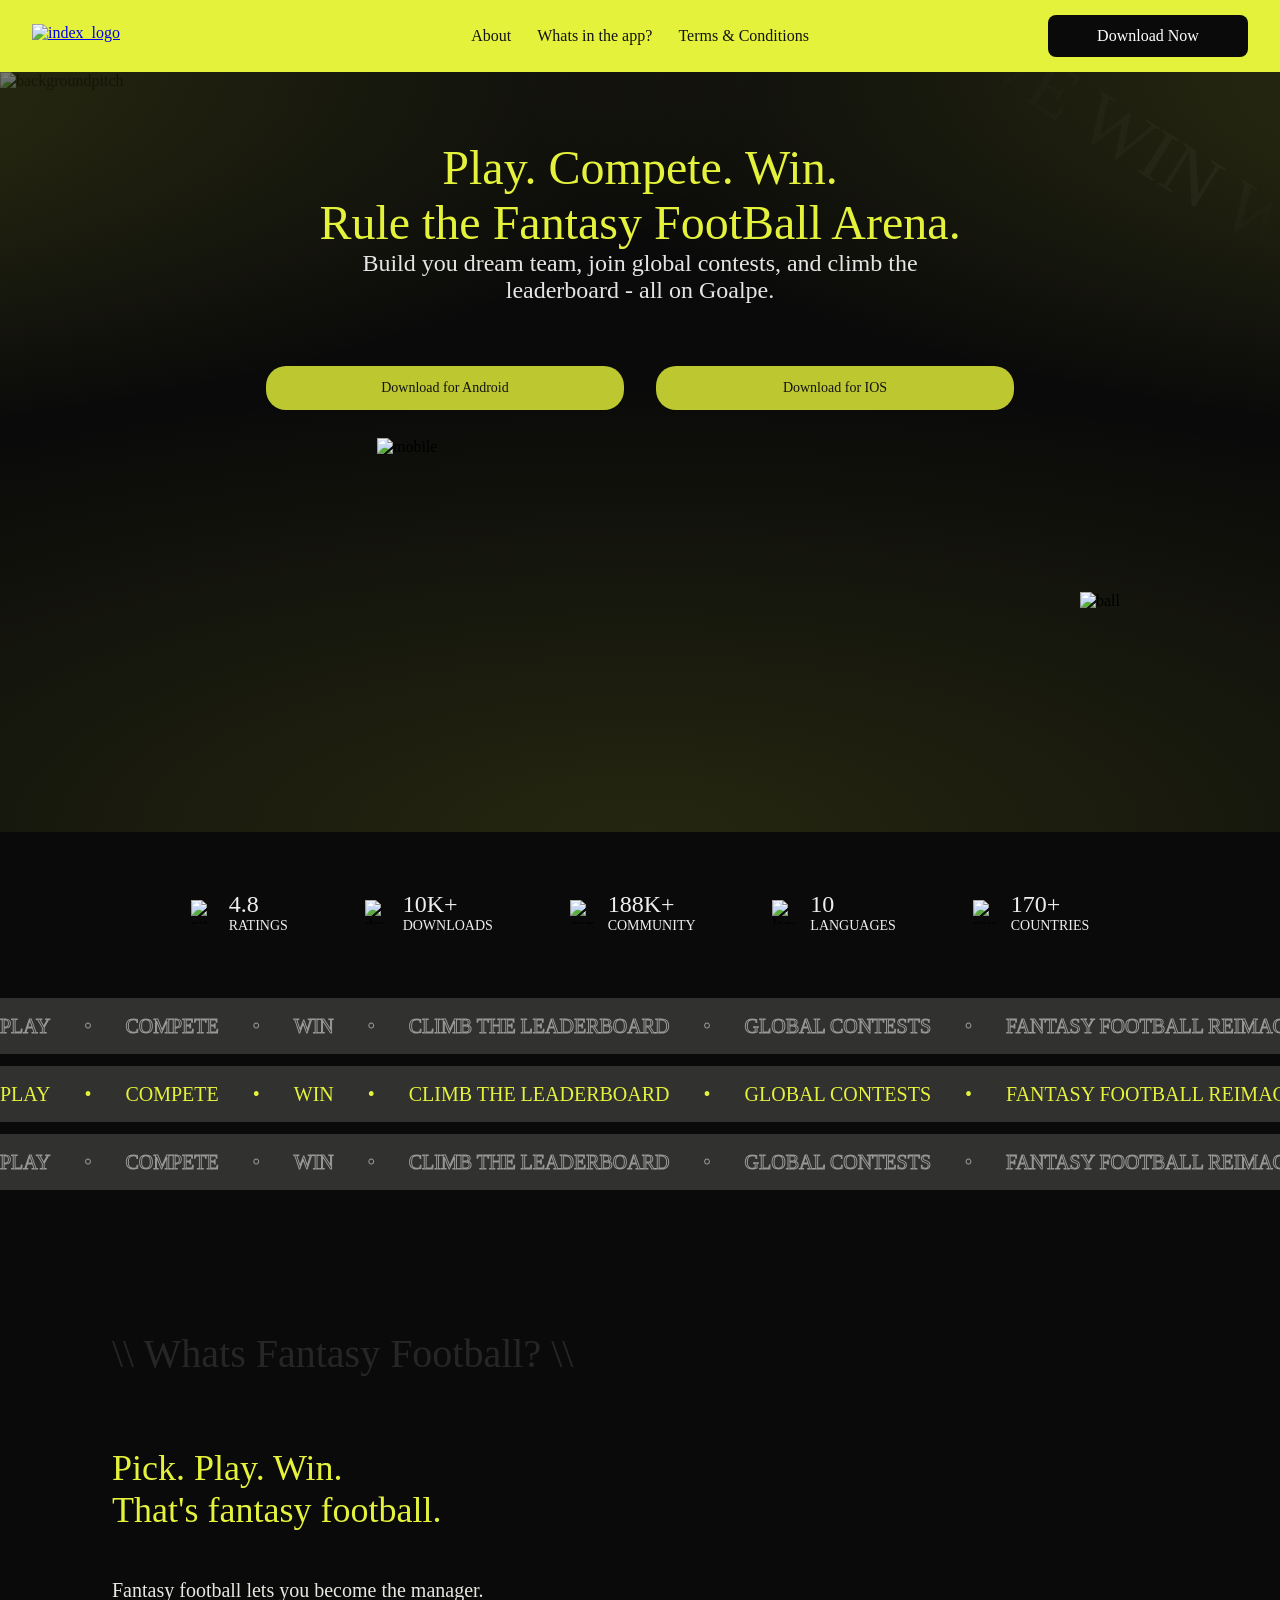
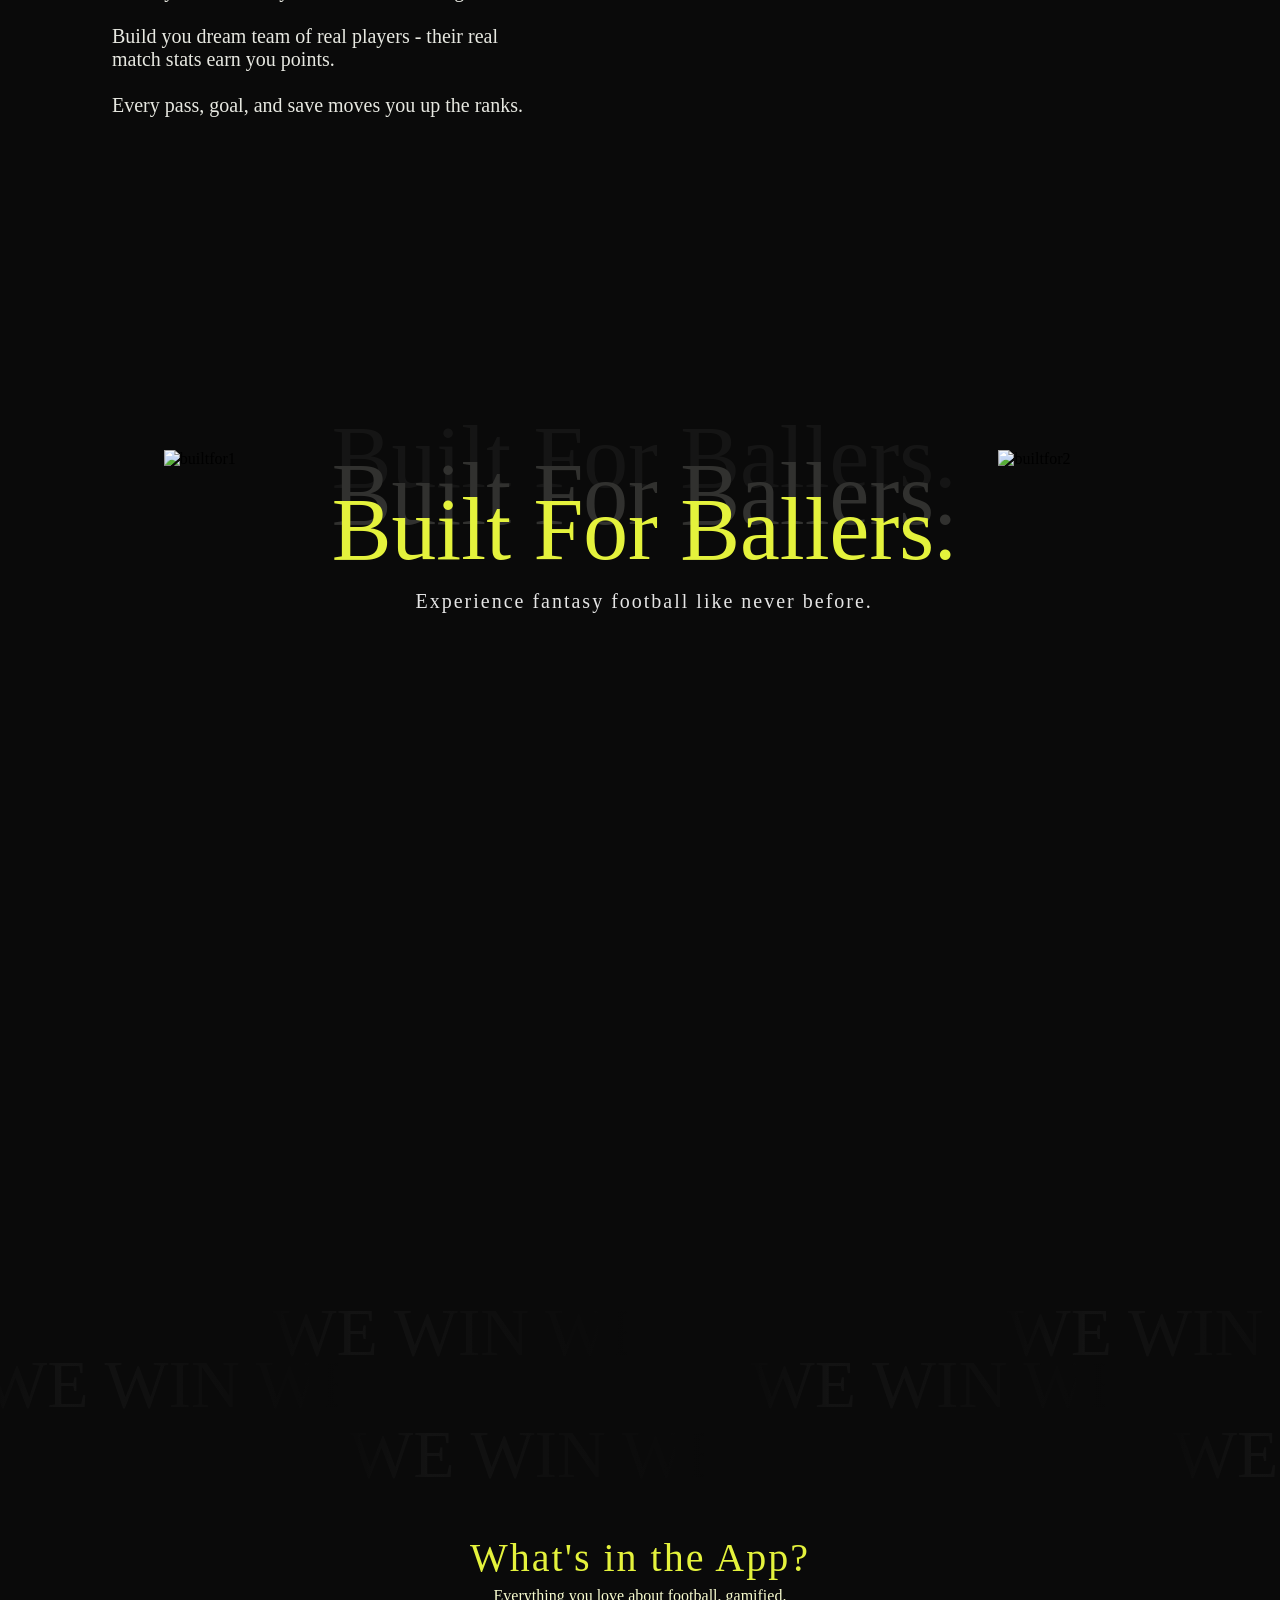
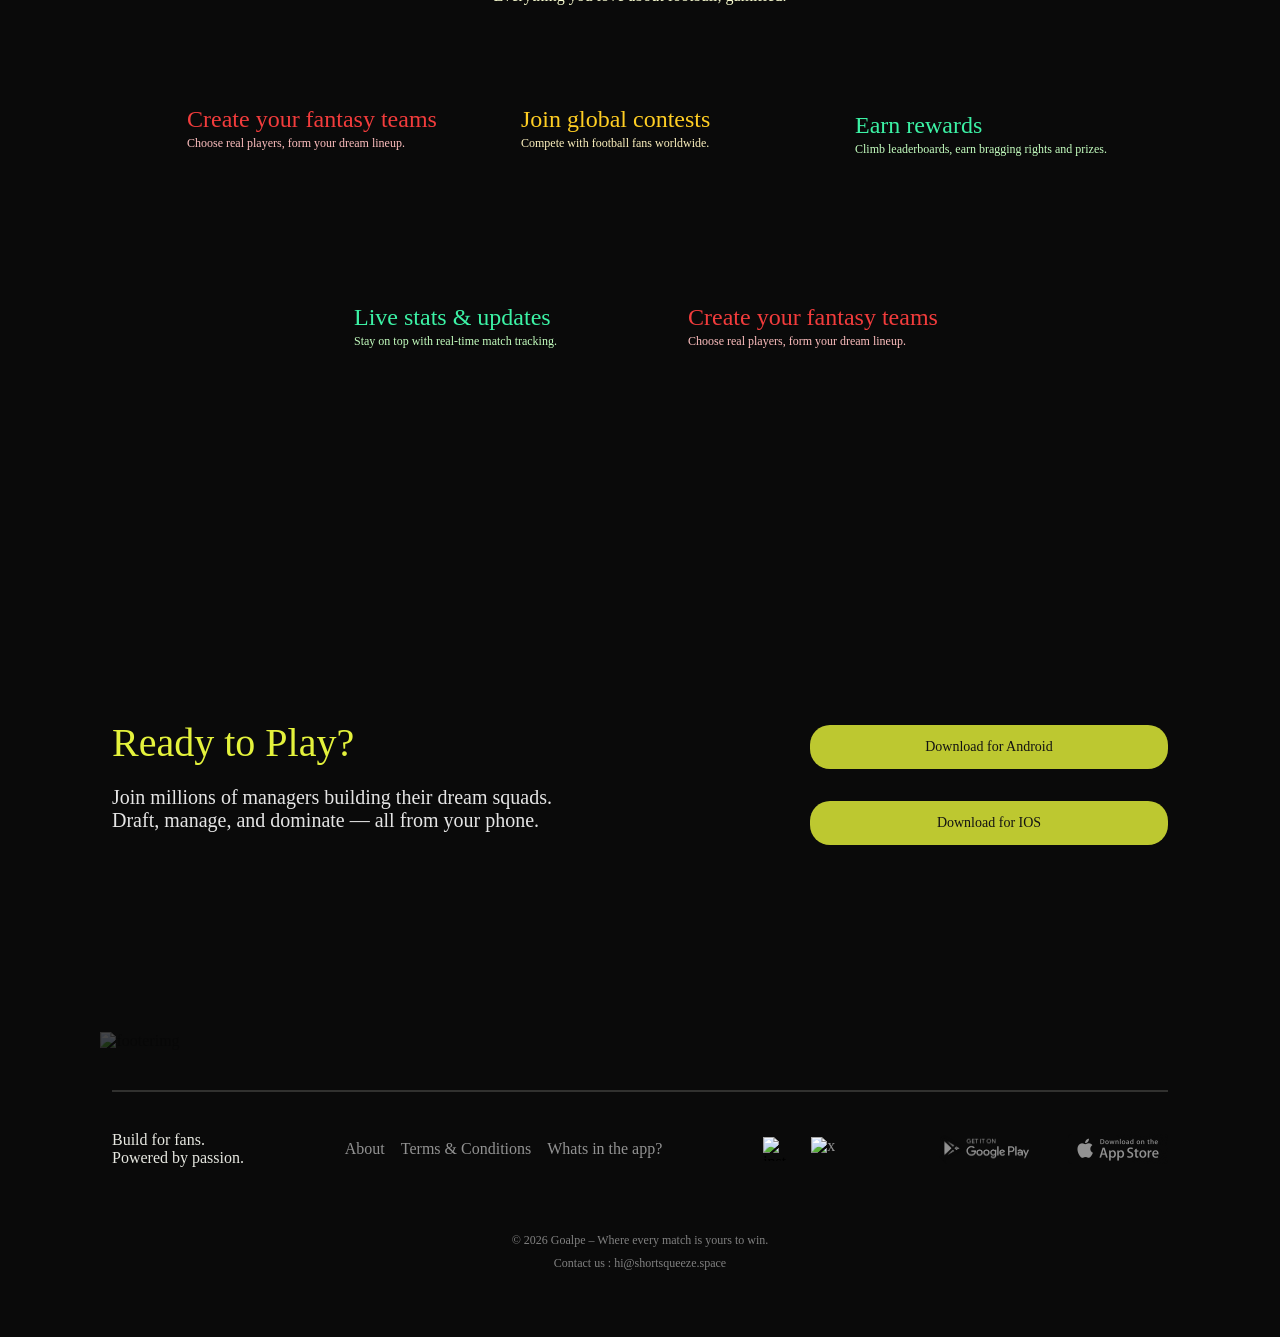
==== commit 3e40065c: "Add contact email to site footer. Surface hi@shortsqueeze.space below the copyright line on the home" ====
--- a/index.html
+++ b/index.html
@@ -5,6 +5,7 @@
     <meta charset="UTF-8">
     <meta name="viewport" content="width=device-width, initial-scale=1.0">
     <title>Home</title>
+    <link rel="icon" type="image/png" href="assets/images/goalpe-favicon.png">
     <link rel="stylesheet" href="styles/index.css" />
     <link rel="stylesheet" href="styles/nav_bar.css" />
     <link rel="stylesheet" href="styles/footer.css" />
@@ -606,14 +607,21 @@
             </div>
         </div>
 
-        <label class="footer-label" for="footer-bottom-label">© <span id="footer-year"></span> Goalpe – Where every match is yours to win.</label>
-        <script>document.getElementById('footer-year').textContent = new Date().getFullYear();</script>
+        <div class="footer-meta">
+            <label class="footer-label" for="footer-bottom-label">© <span id="footer-year"></span> Goalpe – Where every match is yours to win.</label>
+            <p class="footer-contact">
+                Contact us :
+                <a href="mailto:hi@shortsqueeze.space">hi@shortsqueeze.space</a>
+            </p>
+            <script>document.getElementById('footer-year').textContent = new Date().getFullYear();</script>
+        </div>
 
     </footer>
 
 
 
     <script src="/js/index.js"></script>
+    <script src="/js/download.js"></script>
 </body>
 
 </html>
--- a/styles/footer.css
+++ b/styles/footer.css
@@ -189,13 +189,33 @@
 
 }
 
+.footer-meta {
+    text-align: center;
+    margin-top: 56px;
+    margin-bottom: 66px;
+}
+
 .footer-label{
     font-family: "hoves_reg";
     font-size: 12px;
     color: #818181;
-    margin: 0 auto;
-    margin-top: 56px;
-    margin-bottom: 66px;
+    margin: 0;
+}
+
+.footer-contact {
+    font-family: "hoves_reg";
+    font-size: 12px;
+    color: #818181;
+    margin: 8px 0 0;
+}
+
+.footer-contact a {
+    color: inherit;
+    text-decoration: none;
+}
+
+.footer-contact a:hover {
+    text-decoration: underline;
 }
 
 @media (max-width: 1220px){
